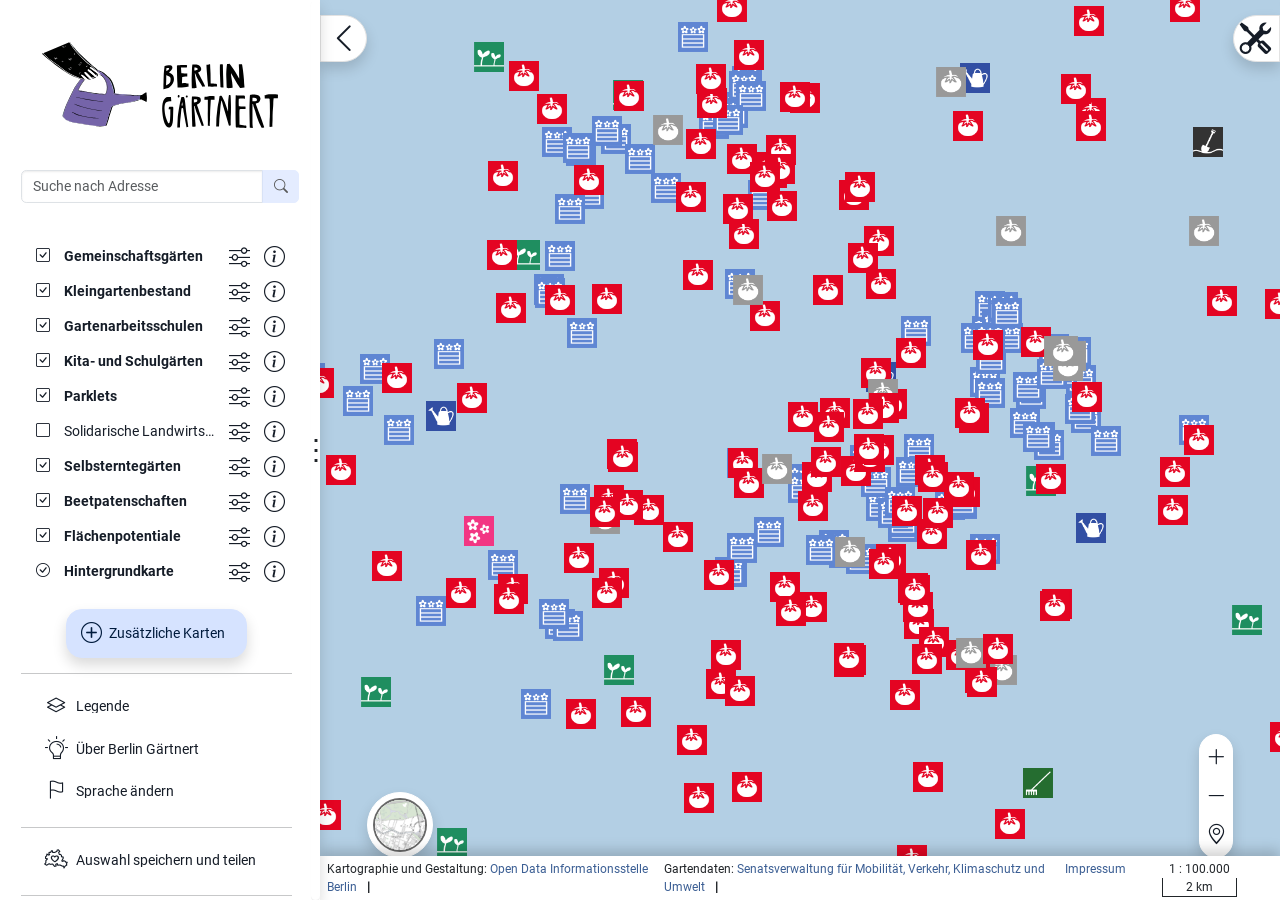
==== berlingaertnert/index.html @ cc5a7914 "update - Portal footer created. Secondary Menu Icons updated. minor bug fixes and indentations." ====
<!DOCTYPE html>
<html lang="de">
  <head>
    <meta charset="utf-8" />
    <meta http-equiv="X-UA-Compatible" content="IE=edge" />
    <meta
      name="viewport"
      content="width=device-width, initial-scale=1, user-scalable=0"
    />
    <meta name="apple-mobile-web-app-capable" content="yes" />
    <meta name="mobile-web-app-capable" content="yes" />

    <title>Berlin Gärtnert</title>
    <!-- enter your own Portal Title for the website at this -->
    <link rel="stylesheet" href="./mastercode/3_7_0/css/masterportal.css" />
    <link rel="stylesheet" href="" />
    <!-- Here you can configure your own fonts as url -->
    <style>
      .mp-menu-logo img {
        max-height: 100px !important;
      }
      @font-face {
        font-family: "fontello";
        src: url("./resources/font/fontello.eot?17504900");
        src: url("./resources/font/fontello.eot?17504900#iefix")
            format("embedded-opentype"),
          url("./resources/font/fontello.woff?17504900") format("woff"),
          url("./resources/font/fontello.ttf?17504900") format("truetype"),
          url("./resources/font/fontello.svg?17504900#fontello") format("svg");
        font-weight: normal;
        font-style: normal;
      }

      .icon-berlin-placemarker:before {
        content: "\e800";
        font-family: "fontello" !important;
        position: relative;
        top: 0px;
        left: 0;
        font-size: 24px;
      }
      .icon-berlin-outline-filled:before {
        content: "\e80f";
        font-family: "fontello" !important;
        position: relative;
        top: 0px;
        left: 0;
        font-size: 24px;
      }
      .icon-berlin-outline:before {
        content: "\e801";
        font-family: "fontello" !important;
        position: relative;
        top: 0px;
        left: 0;
        font-size: 24px;
      }
      .icon-berlin-outline-heart:before {
        content: "\e802";
        font-family: "fontello" !important;
        position: relative;
        top: 0px;
        left: 0;
        font-size: 24px;
      }
      .icon-berlin-bulb:before {
        content: "\e803";
        font-family: "fontello" !important;
        position: relative;
        top: 0px;
        left: 0;
        font-size: 24px;
      }
      .icon-berlin-heart:before {
        content: "\e804";
        font-family: "fontello" !important;
        position: relative;
        top: 0px;
        left: 0;
        font-size: 24px;
      }
      .icon-berlin-flag:before {
        content: "\e805";
        font-family: "fontello" !important;
        position: relative;
        top: 0px;
        left: 0;
        font-size: 24px;
      }
      #accordion-container-layer-info-contact {
        display: none;
      }
      a[href="resources/data/metadata/beetpatenschaften.xml"] {
        display: none;
      }
      a[href="resources/data/metadata/flaechenpotentiale.xml"] {
        display: none;
      }
      a[href="resources/data/metadata/gartenarbeitschulen.xml"] {
        display: none;
      }
      a[href="resources/data/metadata/gemeinschaftsgaerten.xml"] {
        display: none;
      }
      a[href="resources/data/metadata/kitaschulgaerten.xml"] {
        display: none;
      }
      a[href="resources/data/metadata/parklets.xml"] {
        display: none;
      }
      a[href="resources/data/metadata/selbsterntegaerten.xml"] {
        display: none;
      }
      a[href="resources/data/metadata/solidarischelandwirtschaft.xml"] {
        display: none;
      }
    </style>
  </head>
  <body>
    <div id="masterportal-root"></div>
    <script
      type="text/javascript"
      src="./mastercode/3_7_0/js/masterportal.js"
    ></script>
  </body>
</html>
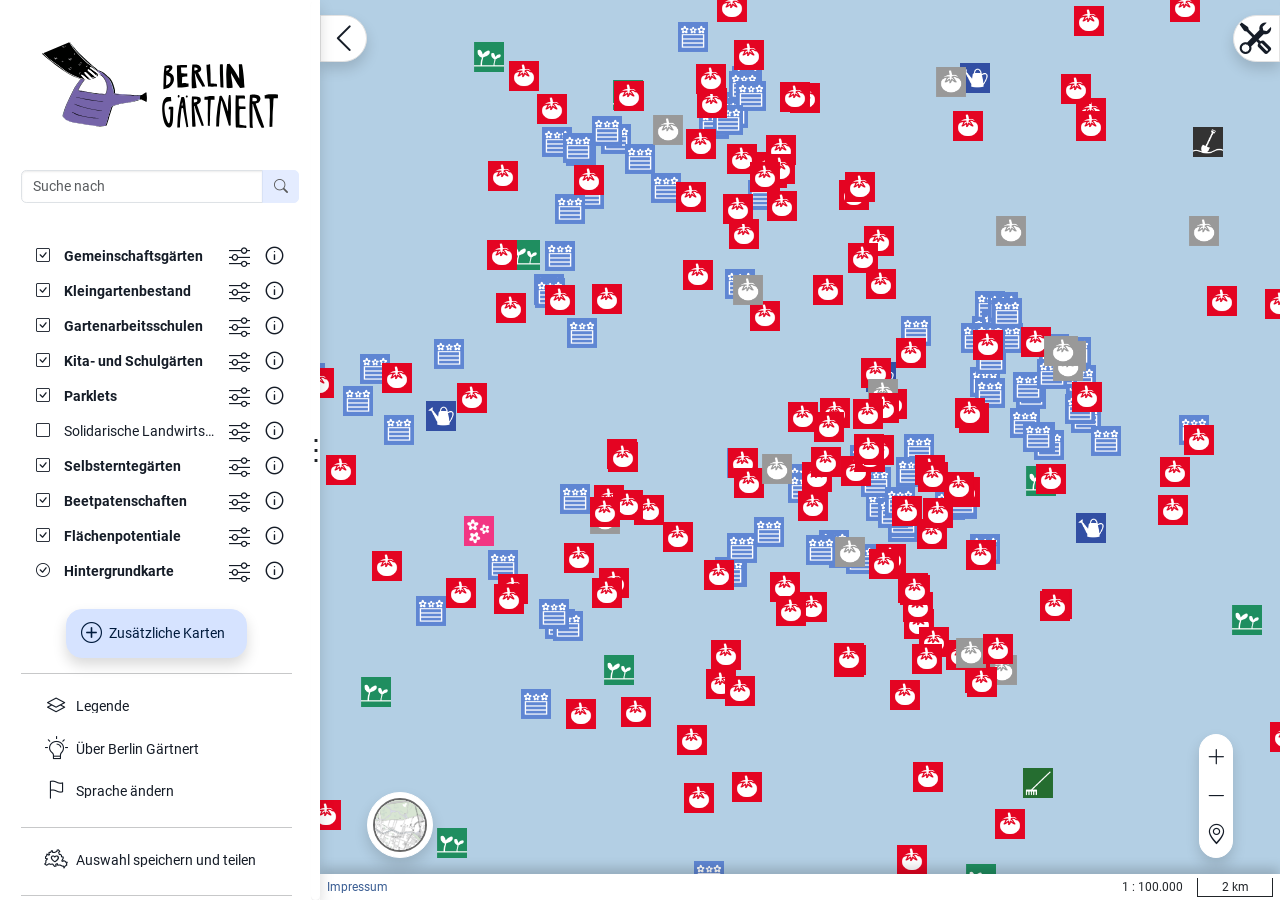
==== commit 1fc9a617: "feature - Berlin CI icons now available" ====
--- a/berlingaertnert/index.html
+++ b/berlingaertnert/index.html
@@ -13,12 +13,41 @@
     <title>Berlin Gärtnert</title>
     <!-- enter your own Portal Title for the website at this -->
     <link rel="stylesheet" href="./mastercode/3_7_0/css/masterportal.css" />
-    <link rel="stylesheet" href="" />
+    <!-- <link rel="stylesheet" href="" /> -->
+    <link rel="stylesheet" href="./resources/css/berlin_icons.css">
     <!-- Here you can configure your own fonts as url -->
     <style>
       .mp-menu-logo img {
         max-height: 100px !important;
       }
+      /* map Berlin CI icons onto Master Portal defaults*/
+      .bi-info-circle:before {
+        content: "\e826";
+        font-family: "berlin_icons" !important;
+        position: relative;
+        top: 0px;
+        left: 0;
+        font-size: 30px;
+      }
+
+      .bi-info-circle-fill:before {
+        content: "\e826";
+        font-family: "berlin_icons" !important;
+        position: relative;
+        top: 0px;
+        left: 0;
+        font-size: 30px;
+      }
+
+      .bi-globe:before {
+        content: "\e835";
+        font-family: "berlin_icons" !important;
+        position: relative;
+        top: 0px;
+        left: 0;
+        font-size: 24px;
+      }
+
       @font-face {
         font-family: "fontello";
         src: url("./resources/font/fontello.eot?17504900");
--- a/berlingaertnert/resources/css/berlin_icons.css
+++ b/berlingaertnert/resources/css/berlin_icons.css
@@ -0,0 +1,100 @@
+@font-face {
+  font-family: 'berlin_icons';
+  src: url('../font/berlin_icons.eot?36834077');
+  src: url('../font/berlin_icons.eot?36834077#iefix') format('embedded-opentype'),
+       url('../font/berlin_icons.woff2?36834077') format('woff2'),
+       url('../font/berlin_icons.woff?36834077') format('woff'),
+       url('../font/berlin_icons.ttf?36834077') format('truetype'),
+       url('../font/berlin_icons.svg?36834077#berlin_icons') format('svg');
+  font-weight: normal;
+  font-style: normal;
+}
+
+[class^="icon-"]:before, [class*=" icon-"]:before {
+  font-family: "berlin_icons" !important;
+  position: relative;
+  top: 0px;
+  left: 0;
+  font-size: 24px; /* adjust icon size here */
+}
+
+.icon-b_gleichheitszeichen_1_n_rgb-1:before { content: '\e800'; } /* '' */
+.icon-b_uhr_halbe-stunde_12_n_rgb-1:before { content: '\e801'; } /* '' */
+.icon-b_sonne_10_n_rgb-1:before { content: '\e802'; } /* '' */
+.icon-b_icon_alex_n_rgb-1:before { content: '\e803'; } /* '' */
+.icon-b_icon_parkplatz_n_rgb-1:before { content: '\e804'; } /* '' */
+.icon-b_flagge_5_n_rgb-1:before { content: '\e805'; } /* '' */
+.icon-b_tachometer_7_n_rgb-1:before { content: '\e806'; } /* '' */
+.icon-b_icon_party_n_rgb-1:before { content: '\e807'; } /* '' */
+.icon-b_haken_2_n_rgb-1:before { content: '\e808'; } /* '' */
+.icon-b_icon_bauen_n_rgb-1:before { content: '\e809'; } /* '' */
+.icon-b_icon_e-mobility_n_rgb-1:before { content: '\e80a'; } /* '' */
+.icon-b_icon_brandenburger_tor_n_rgb-1:before { content: '\e80b'; } /* '' */
+.icon-b_icon_regenbogen_n_rgb-1:before { content: '\e80c'; } /* '' */
+.icon-b_icon_zusammenarbeit_n_rgb-1:before { content: '\e80d'; } /* '' */
+.icon-b_verbot_3_n_rgb-1:before { content: '\e80e'; } /* '' */
+.icon-b_zahnrad_4_n_rgb-1:before { content: '\e80f'; } /* '' */
+.icon-b_icon_rollator_n_rgb-1:before { content: '\e810'; } /* '' */
+.icon-b_icon_flugzeug_n_rgb-1:before { content: '\e811'; } /* '' */
+.icon-b_herz_4_n_rgb-1:before { content: '\e812'; } /* '' */
+.icon-b_icon_auszeichnung_n_rgb-1:before { content: '\e813'; } /* '' */
+.icon-b_icon_blumenstrauss_n_rgb-1:before { content: '\e814'; } /* '' */
+.icon-b_icon_lebenswerte_stadt_n_rgb-1:before { content: '\e815'; } /* '' */
+.icon-b_lautsprecher_9_n_rgb-1:before { content: '\e816'; } /* '' */
+.icon-b_icon_peace_n_rgb-1:before { content: '\e817'; } /* '' */
+.icon-b_icon_fahrrad_n_rgb-1:before { content: '\e818'; } /* '' */
+.icon-b_icon_mensch_n_rgb-1:before { content: '\e819'; } /* '' */
+.icon-b_notizblock_8_n_rgb-1:before { content: '\e81a'; } /* '' */
+.icon-b_icon_mikroskop_n_rgb-1:before { content: '\e81b'; } /* '' */
+.icon-b_icon_noten_n_rgb-1:before { content: '\e81c'; } /* '' */
+.icon-b_icon_gluehbirne_n_rgb-1:before { content: '\e81d'; } /* '' */
+.icon-b_icon_klimaschutz_n_rgb-1:before { content: '\e81e'; } /* '' */
+.icon-b_icon_siegerpodest_n_rgb-1:before { content: '\e81f'; } /* '' */
+.icon-b_kreuz_9_n_rgb-1:before { content: '\e820'; } /* '' */
+.icon-b_teilen_3_n_rgb-1:before { content: '\e821'; } /* '' */
+.icon-b_icon_mundschutz_n_rgb-1:before { content: '\e822'; } /* '' */
+.icon-b_icon_genderzeichen_n_rgb-1:before { content: '\e823'; } /* '' */
+.icon-b_wolke_6_n_rgb-1:before { content: '\e824'; } /* '' */
+.icon-b_icon_wurst_n_rgb-1:before { content: '\e825'; } /* '' */
+.icon-b_information_5_n_rgb-1:before { content: '\e826'; } /* '' */
+.icon-b_icon_bahn_n_rgb-1:before { content: '\e827'; } /* '' */
+.icon-b_icon_smiley_n_rgb-1:before { content: '\e828'; } /* '' */
+.icon-b_icon_burger_n_rgb-1:before { content: '\e829'; } /* '' */
+.icon-b_icon_checkpoint_n_rgb-1:before { content: '\e82a'; } /* '' */
+.icon-b_icon_sneaker_n_rgb-1:before { content: '\e82b'; } /* '' */
+.icon-b_icon_ffp2_maske_n_rgb-1:before { content: '\e82c'; } /* '' */
+.icon-b_icon_buch_n_rgb-1:before { content: '\e82d'; } /* '' */
+.icon-b_icon_treppe_n_rgb-1:before { content: '\e82e'; } /* '' */
+.icon-b_icon_europafahne_n_rgb-1:before { content: '\e82f'; } /* '' */
+.icon-b_lupe_7_n_rgb-1:before { content: '\e830'; } /* '' */
+.icon-b_icon_rotes_rathaus_n_rgb-1:before { content: '\e831'; } /* '' */
+.icon-b_icon_menschengruppe_n_rgb-1:before { content: '\e832'; } /* '' */
+.icon-b_internet_2_n_rgb-1:before { content: '\e833'; } /* '' */
+.icon-b_icon_rollstuhl_begleitperson_n_rgb-1:before { content: '\e834'; } /* '' */
+.icon-b_icon_stadtplan_n_rgb-1:before { content: '\e835'; } /* '' */
+.icon-b_icon_geld_n_rgb-1:before { content: '\e836'; } /* '' */
+.icon-b_richtung_6_n_rgb-1:before { content: '\e837'; } /* '' */
+.icon-b_icon_kinderwagen_n_rgb-1:before { content: '\e838'; } /* '' */
+.icon-b_icon_science_n_rgb-1:before { content: '\e839'; } /* '' */
+.icon-b_icon_doener_n_rgb-1:before { content: '\e83a'; } /* '' */
+.icon-b_icon_berlin_n_rgb-1:before { content: '\e83b'; } /* '' */
+.icon-b_icon_berliner_mauer_n_rgb-1:before { content: '\e83c'; } /* '' */
+.icon-b_icon_euro_n_rgb-1:before { content: '\e83d'; } /* '' */
+.icon-b_standort_1_n_rgb-1:before { content: '\e83e'; } /* '' */
+.icon-b_icon_wohnungsbau_n_rgb-1:before { content: '\e83f'; } /* '' */
+.icon-b_icon_bier_n_rgb-1:before { content: '\e840'; } /* '' */
+.icon-b_icon_wirtschaft_n_rgb-1:before { content: '\e841'; } /* '' */
+.icon-b_stern_8_n_rgb-1:before { content: '\e842'; } /* '' */
+.icon-b_icon_weihnachtsbaum_n_rgb-1:before { content: '\e843'; } /* '' */
+.icon-b_icon_fotokamera_n_rgb-1:before { content: '\e844'; } /* '' */
+.icon-b_icon_digitalisierung_n_rgb-1:before { content: '\e845'; } /* '' */
+.icon-b_icon_rollstuhl_n_rgb-1:before { content: '\e846'; } /* '' */
+.icon-b_icon_rucksack_n_rgb-1:before { content: '\e847'; } /* '' */
+.icon-b_icon_siegessaeule_n_rgb-1:before { content: '\e848'; } /* '' */
+.icon-b_icon_alarm_n_rgb-1:before { content: '\e849'; } /* '' */
+.icon-b_uhr_volle-stunde_11_n_rgb-1:before { content: '\e84a'; } /* '' */
+.icon-b_icon_ehrenamt_n_rgb-1:before { content: '\e84b'; } /* '' */
+.icon-b_icon_einhorn_n_rgb-1:before { content: '\e84c'; } /* '' */
+.icon-b_icon_kochmuetze_n_rgb-1:before { content: '\e84d'; } /* '' */
+.icon-b_icon_tram_n_rgb-1:before { content: '\e84e'; } /* '' */
+.icon-b_icon_beratung_n_rgb-1:before { content: '\e84f'; } /* '' */
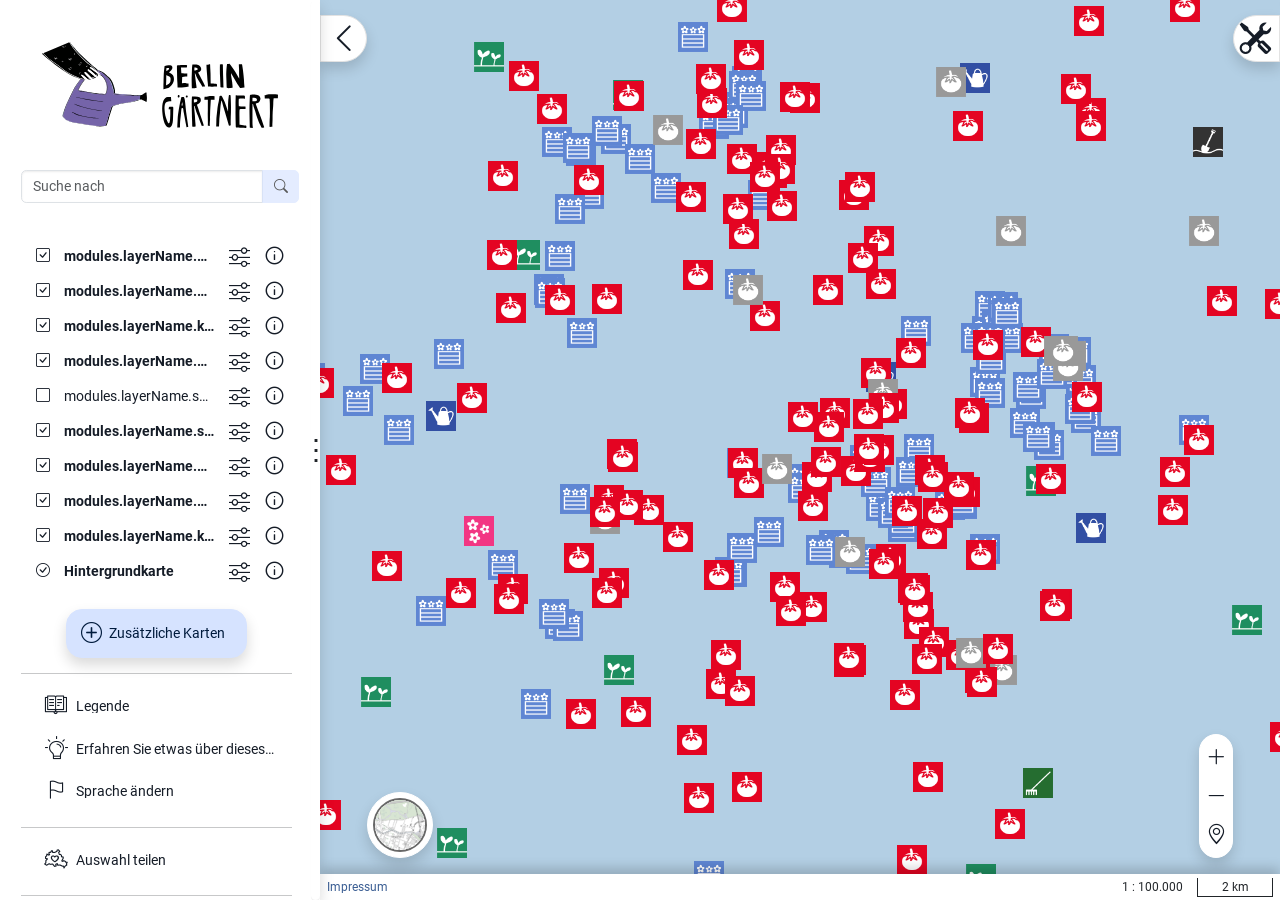
==== commit 3bd2abcc: "update - added metadata links for WFS layer and Vectortile basemap. disabled basemap style selection" ====
--- a/berlingaertnert/index.html
+++ b/berlingaertnert/index.html
@@ -143,6 +143,9 @@
       a[href="resources/data/metadata/solidarischelandwirtschaft.xml"] {
         display: none;
       }
+      a[href="resources/data/metadata/basemap.xml"] {
+        display: none;
+      }
     </style>
   </head>
   <body>
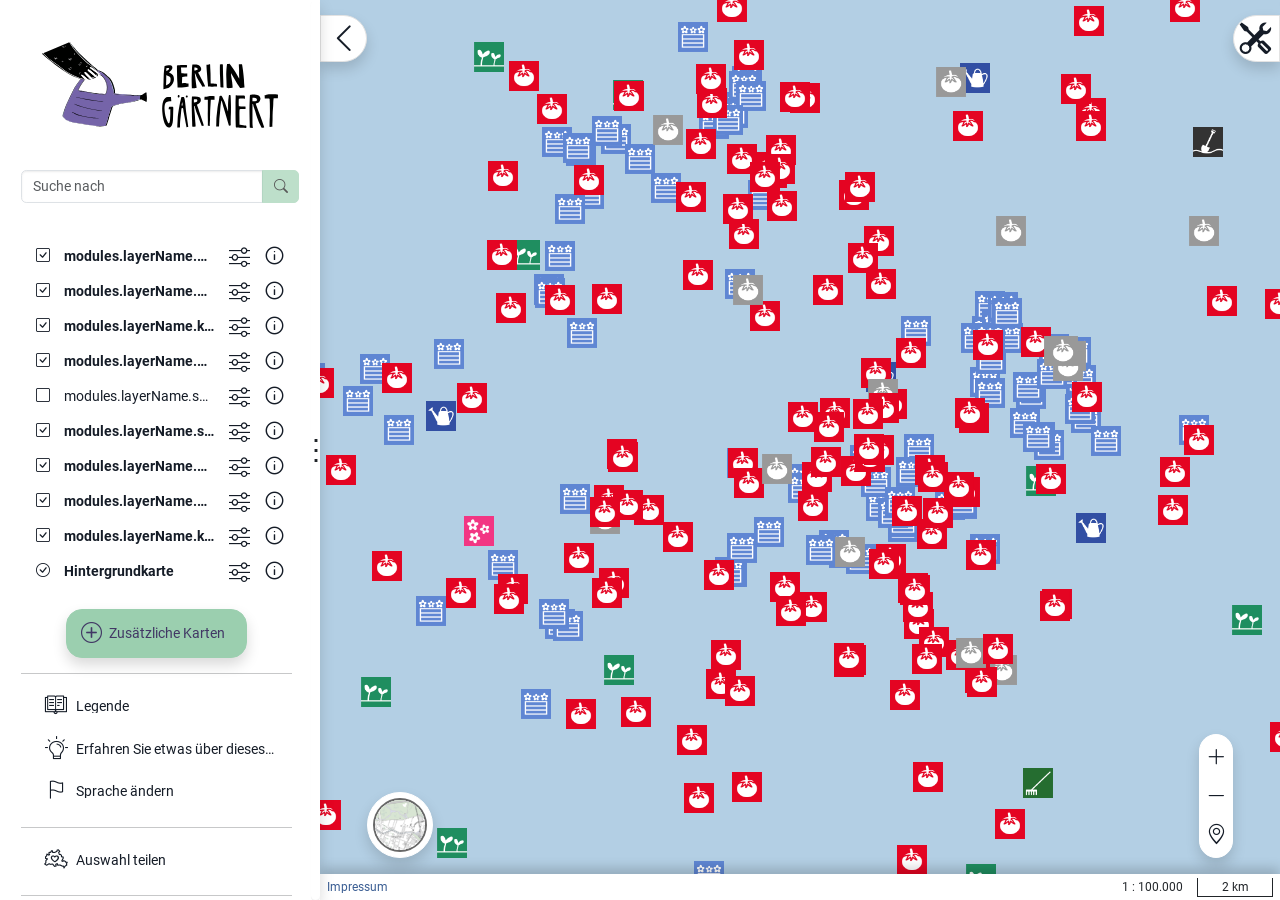
==== commit 5937d407: "update - forcing basemap to display as higher detaillevel. change of coloring for 'add layer' button" ====
--- a/berlingaertnert/index.html
+++ b/berlingaertnert/index.html
@@ -146,6 +146,13 @@
       a[href="resources/data/metadata/basemap.xml"] {
         display: none;
       }
+      .btn-primary[data-v-cccf2576] {
+          --bs-btn-color: #423865 !important;
+          --bs-btn-bg: #9bcfaf !important;
+          --bs-btn-hover-color: #fff !important;
+          --bs-btn-hover-bg: #423865 !important;
+          --bs-btn-hover-border-color: #423865 !important;
+      }
     </style>
   </head>
   <body>
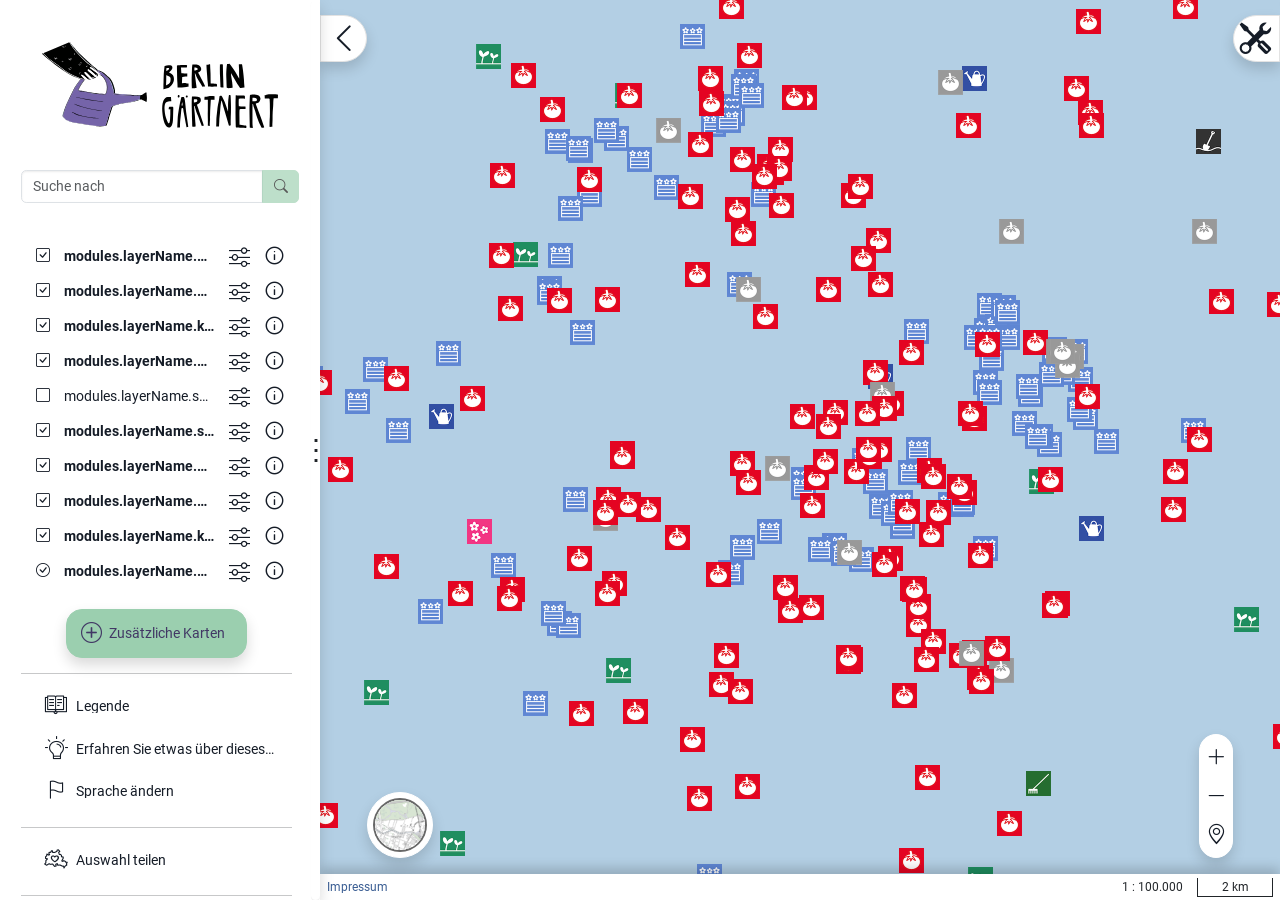
==== commit 554575d3: "update - language support for style filters at the sub legend level" ====
--- a/berlingaertnert/index.html
+++ b/berlingaertnert/index.html
@@ -146,12 +146,18 @@
       a[href="resources/data/metadata/basemap.xml"] {
         display: none;
       }
+      a[href="resources/data/metadata/basemap_bkg.xml"] {
+        display: none;
+      }
       .btn-primary[data-v-cccf2576] {
           --bs-btn-color: #423865 !important;
           --bs-btn-bg: #9bcfaf !important;
           --bs-btn-hover-color: #fff !important;
           --bs-btn-hover-bg: #423865 !important;
           --bs-btn-hover-border-color: #423865 !important;
+      }
+      .layerPreview[title] {
+         pointer-events: none;
       }
     </style>
   </head>
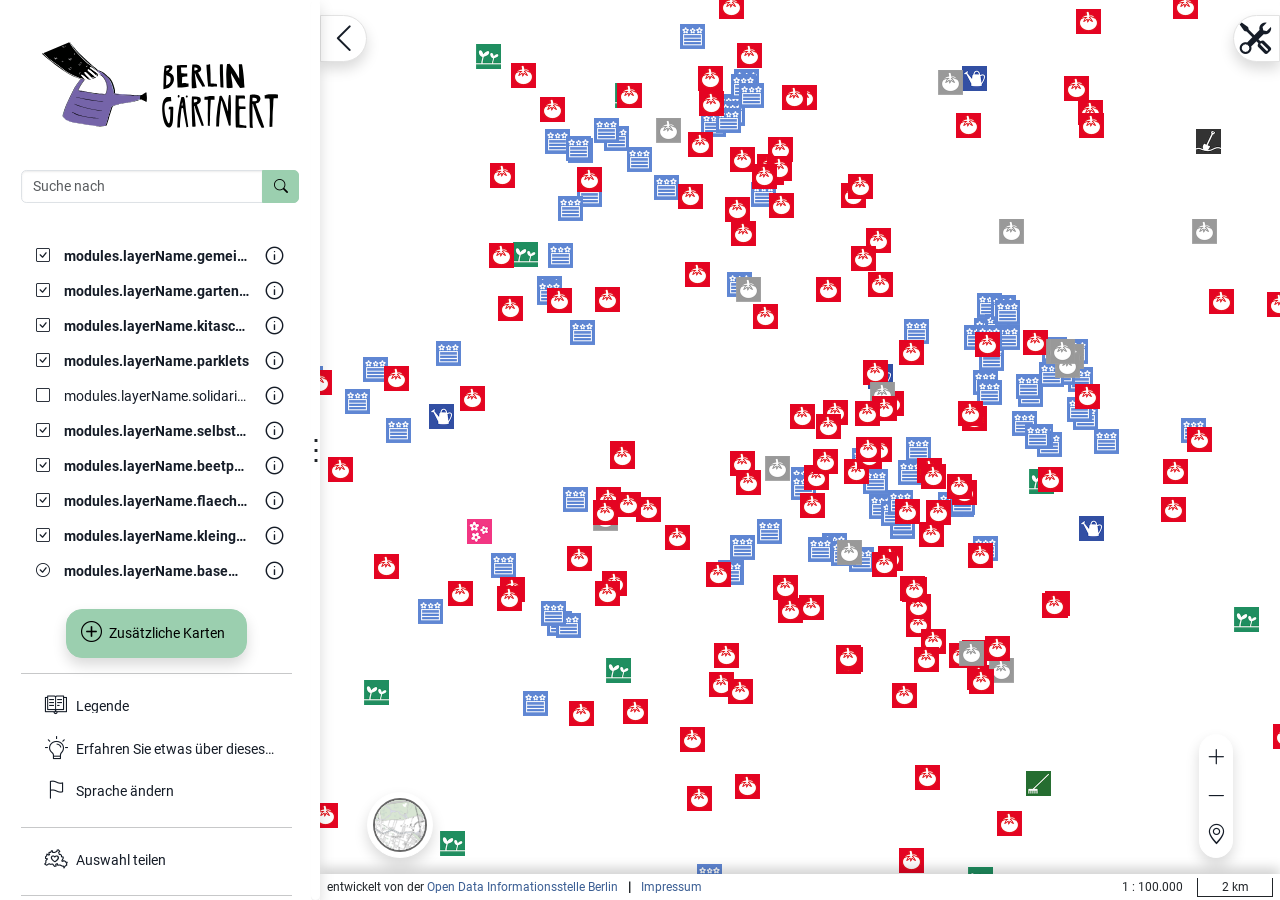
==== commit c028738c: "update - Logos of ODIS in menu, disable opacity slider, color changes, minor changes" ====
--- a/berlingaertnert/index.html
+++ b/berlingaertnert/index.html
@@ -116,6 +116,42 @@
         left: 0;
         font-size: 24px;
       }
+      .icon-odis{
+        display: inline-block;
+        width: 221px;
+        height: 55px;
+        background-image: url("https://logos.citylab-berlin.org/logo-odis-berlin-black.svg"); /* or .png */
+        background-size: contain;
+        background-repeat: no-repeat;
+        background-position: center;
+      }
+      .icon-citylab{
+        display: inline-block; 
+        width: 200px; /* ratio -> height = width / 4.67 */
+        height: 42.8px;
+        background-image: url("https://logos.citylab-berlin.org/logo-citylab-berlin-outline.svg"); /* or .png */
+        background-size: contain;
+        background-repeat: no-repeat;
+        background-position: center;
+      }
+      .icon-senatskanzlei{
+        display: inline-block; 
+        width: 240px; /* ratio -> height = width / 6 */
+        height: 40px;
+        background-image: url("https://logos.citylab-berlin.org/logo-senatskanzlei-buergermeister-horizontal-schwarz.svg"); /* or .png */
+        background-size: contain;
+        background-repeat: no-repeat;
+        background-position: center;
+      }
+      .icon-technologiestiftung{
+        display: inline-block; 
+        width: 200px; /* ratio -> height = width / 3.33 */
+        height: 60px;
+        background-image: url("https://logos.citylab-berlin.org/logo-technologiestiftung-berlin-de.svg"); /* or .png */
+        background-size: contain;
+        background-repeat: no-repeat;
+        background-position: center;
+      }
       #accordion-container-layer-info-contact {
         display: none;
       }
@@ -149,12 +185,21 @@
       a[href="resources/data/metadata/basemap_bkg.xml"] {
         display: none;
       }
-      .btn-primary[data-v-cccf2576] {
-          --bs-btn-color: #423865 !important;
+      .btn-primary[id="add-layer-btn"] { /* add layer button coloring */
+          --bs-btn-color: #000000 !important;
           --bs-btn-bg: #9bcfaf !important;
-          --bs-btn-hover-color: #fff !important;
+          --bs-btn-hover-color: #ffff !important;
           --bs-btn-hover-bg: #423865 !important;
           --bs-btn-hover-border-color: #423865 !important;
+      }
+      .btn-primary[id="search-button"]{ /* search button 'color' adjustment from initial opacity */
+          --bs-btn-disabled-opacity: 1 !important;
+      }
+      .layer-component-icon-sub-menu{ /* disable opacity slider */
+        display: none !important;
+      }
+      #mp-menu-body-items-element-1-mainMenu { /* disable click of senatskanzlei button */
+        pointer-events: none;
       }
       .layerPreview[title] {
          pointer-events: none;
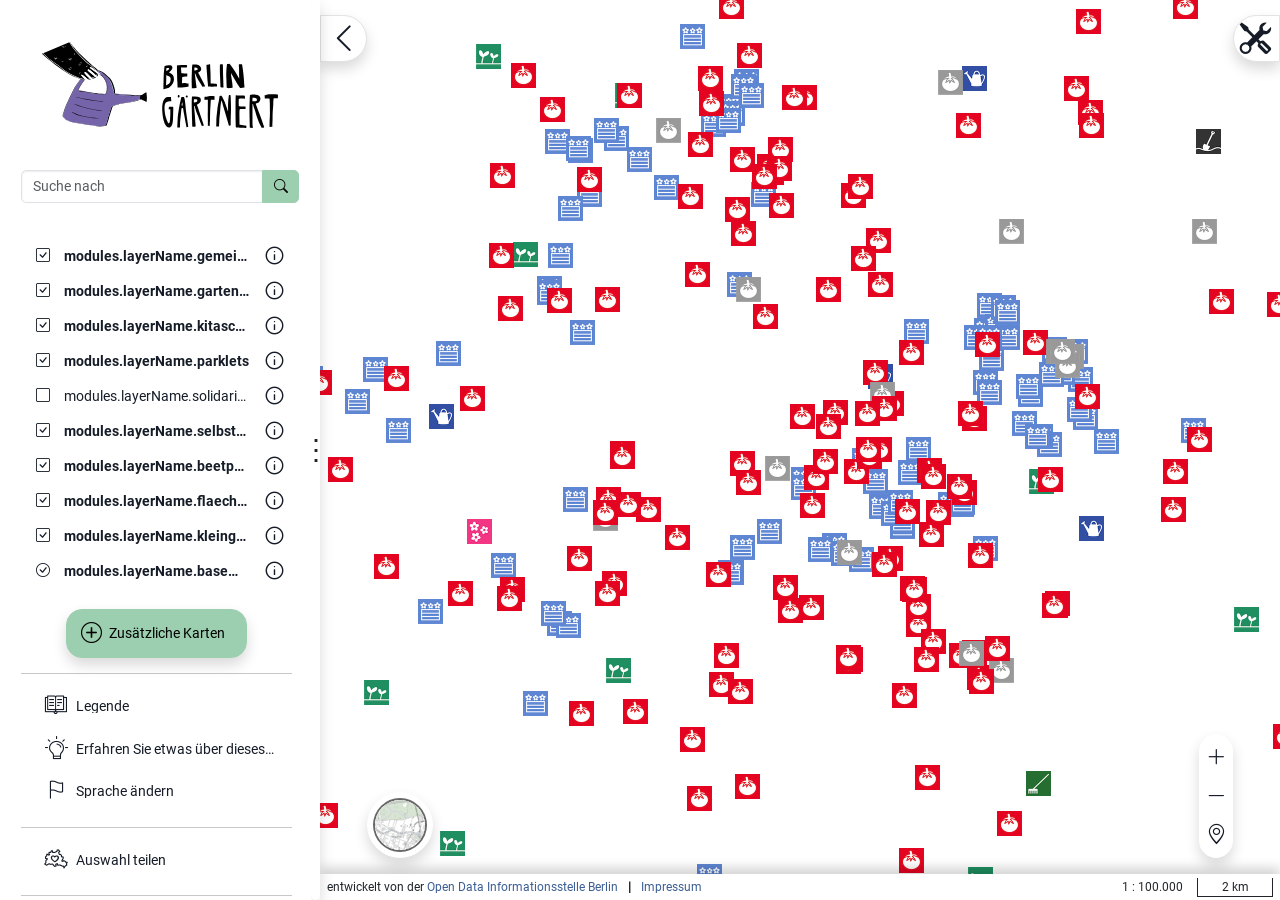
==== commit de47f8d1: "fix: remove pointer hide from 'about this page' menu icon. fix: redirect to Senatskanzlei from menu " ====
--- a/berlingaertnert/index.html
+++ b/berlingaertnert/index.html
@@ -198,9 +198,6 @@
       .layer-component-icon-sub-menu{ /* disable opacity slider */
         display: none !important;
       }
-      #mp-menu-body-items-element-1-mainMenu { /* disable click of senatskanzlei button */
-        pointer-events: none;
-      }
       .layerPreview[title] {
          pointer-events: none;
       }
